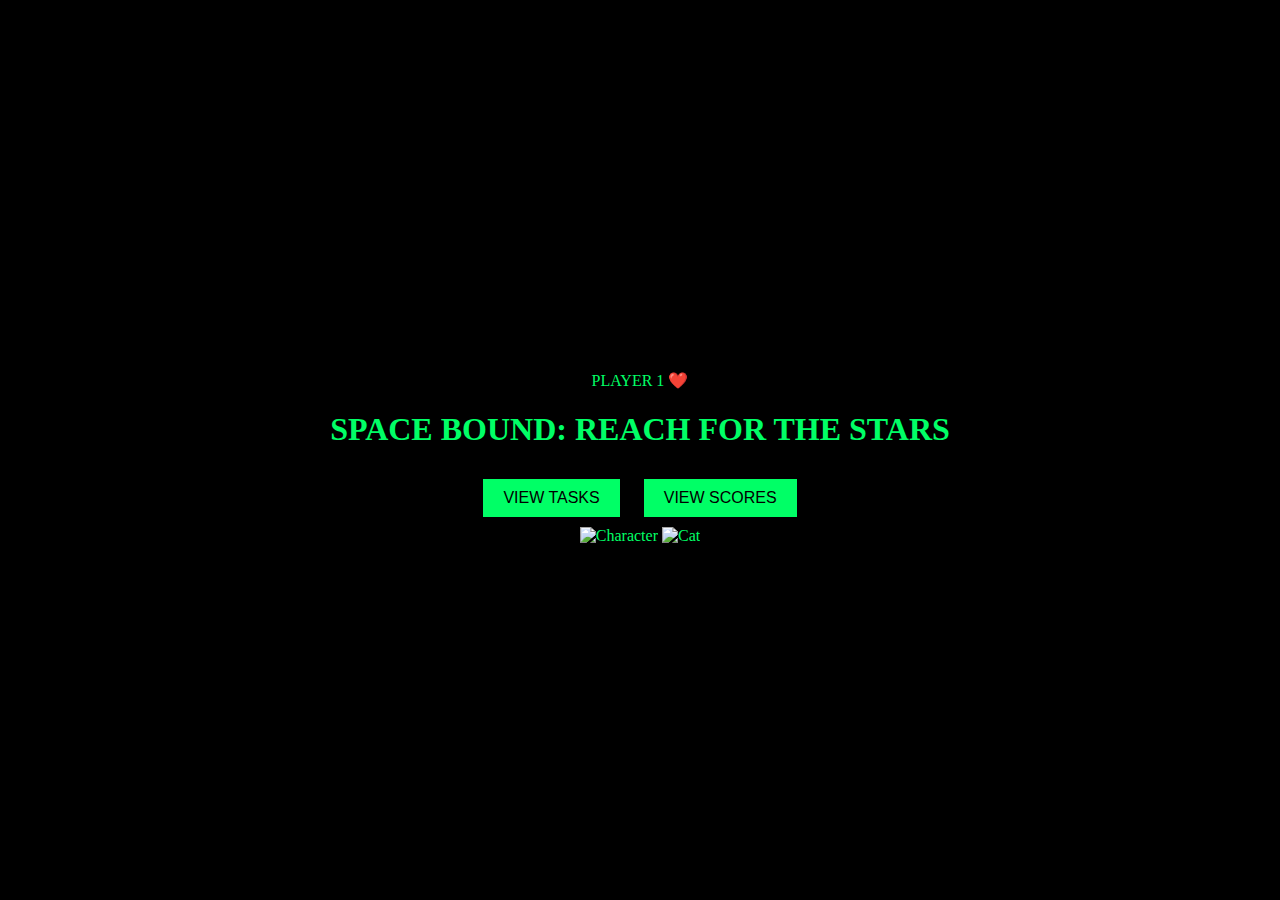
==== index.html @ 84165525 "first push" ====
<!DOCTYPE html>
<html lang="en">
<head>
  <meta charset="UTF-8">
  <meta name="viewport" content="width=device-width, initial-scale=1.0">
  <title>Space Bound: Reach for the Stars</title>
  <link rel="stylesheet" href="style.css">
</head>
<body>
  <div class="main-menu">
    <div class="header">
      <p>PLAYER 1 ❤️</p>
    </div>
    <div class="container">
      <h1>SPACE BOUND: REACH FOR THE STARS</h1>
      <button onclick="location.href='tasks.html'">VIEW TASKS</button>
      <button onclick="location.href='scores.html'">VIEW SCORES</button>
    </div>
    <div class="footer">
      <img class="character" src="character.png" alt="Character">
      <img class="cat" src="cat.png" alt="Cat">
    </div>
  </div>
</body>
</html>
---- style.css ----
body {
    margin: 0;
    font-family: 'Press Start 2P', cursive;
    background-color: black;
    color: #00FF66;
    display: flex;
    flex-direction: column;
    align-items: center;
    justify-content: center;
    height: 100vh;
  }
 
  h1 {
    text-align: center;
  }
 
  button {
    background-color: #00FF66;
    color: black;
    border: none;
    padding: 10px 20px;
    margin: 10px;
    cursor: pointer;
    font-size: 16px;
  }
 
  button:hover {
    background-color: #00CC52;
  }
 
  .main-menu {
    text-align: center;
  }
 
  .tasks-container, .scores-container {
    text-align: center;
  }
 
  ul {
    list-style: none;
    padding: 0;
  }
 
  li {
    background-color: #00FF66;
    color: black;
    margin: 5px 0;
    padding: 10px;
    cursor: pointer;
  }
 
  li.completed {
    text-decoration: line-through;
  }
 
  .progress-bar {
    width: 80%;
    background: #444;
    height: 20px;
    margin: 20px auto;
    position: relative;
  }
 
  .progress-bar #progress {
    height: 100%;
    background: #00FF66;
    width: 0;
  }
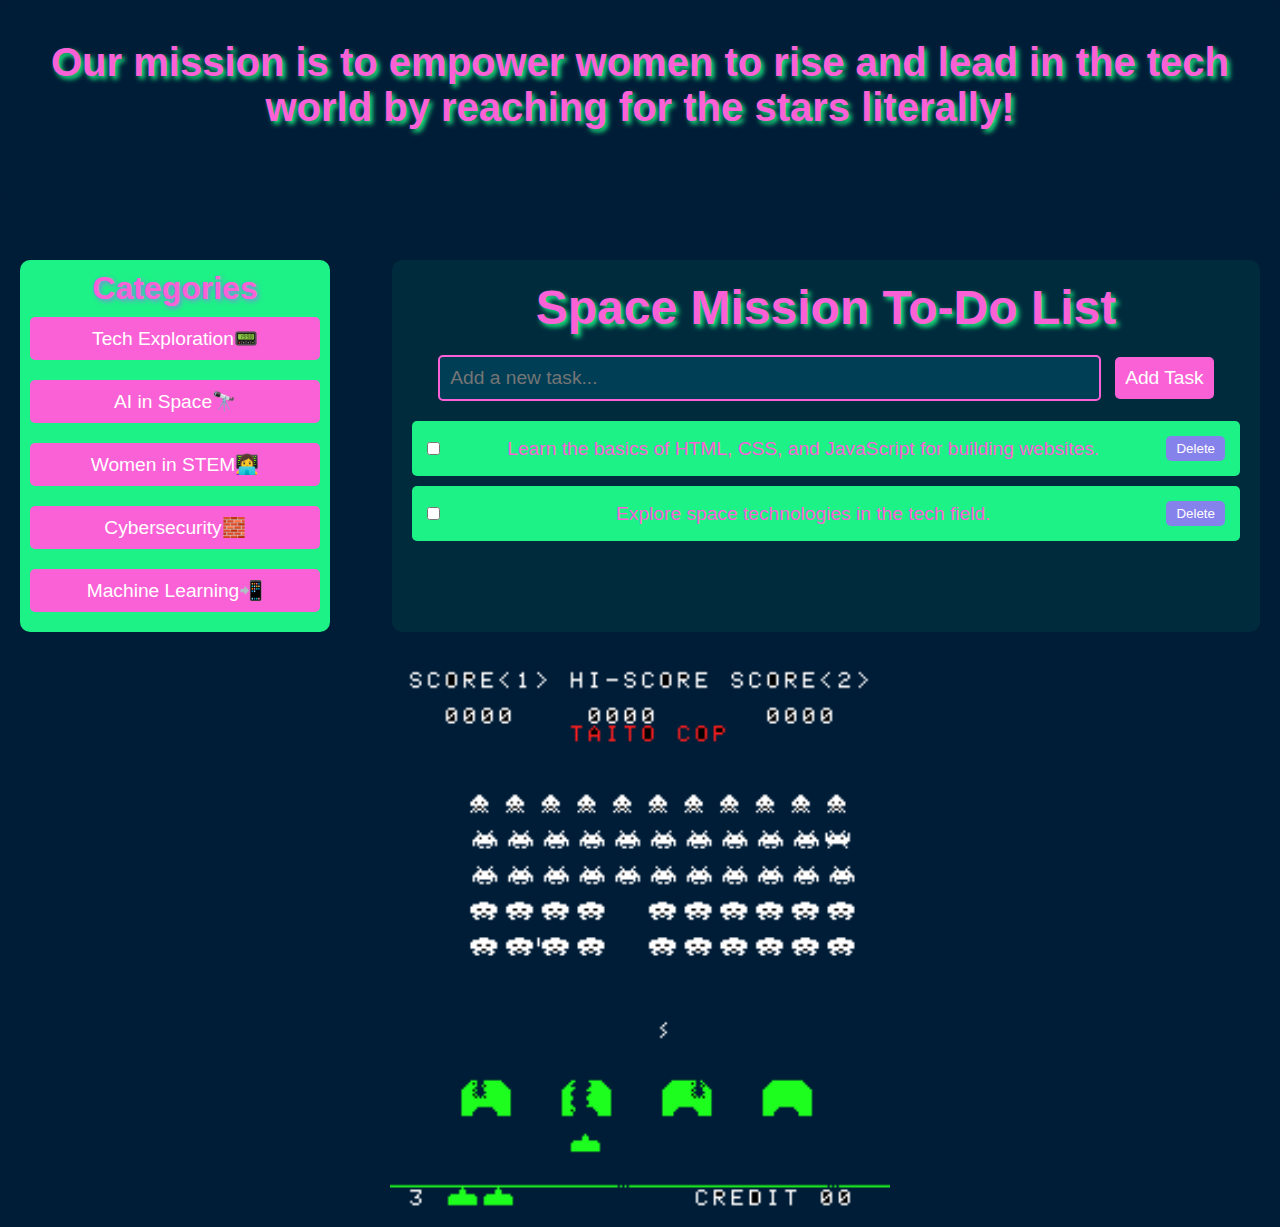
==== commit 0dd28337: "second push" ====
--- a/index.html
+++ b/index.html
@@ -1,25 +1,49 @@
 <!DOCTYPE html>
 <html lang="en">
 <head>
-  <meta charset="UTF-8">
-  <meta name="viewport" content="width=device-width, initial-scale=1.0">
-  <title>Space Bound: Reach for the Stars</title>
-  <link rel="stylesheet" href="style.css">
+    <meta charset="UTF-8">
+    <meta name="viewport" content="width=device-width, initial-scale=1.0">
+    <title>To-Do List: Space Exploration</title>
+    <link rel="stylesheet" href="style.css">
 </head>
 <body>
-  <div class="main-menu">
-    <div class="header">
-      <p>PLAYER 1 ❤️</p>
+    <!-- Mission Section -->
+    <div class="mission-section">
+        <h1>Our mission is to empower women to rise and lead in the tech world by reaching for the stars literally!</h1>
     </div>
-    <div class="container">
-      <h1>SPACE BOUND: REACH FOR THE STARS</h1>
-      <button onclick="location.href='tasks.html'">VIEW TASKS</button>
-      <button onclick="location.href='scores.html'">VIEW SCORES</button>
+
+    <div class="main-container">
+        <div class="category-container">
+            <h3>Categories</h3>
+            <button onclick="showTasks('techExploration')">Tech Exploration📟</button>
+            <button onclick="showTasks('aiSpace')">AI in Space🔭</button>
+            <button onclick="showTasks('womenInSTEM')">Women in STEM👩‍💻</button>
+            <button onclick="showTasks('cyberSecurity')">Cybersecurity🧱</button>
+            <button onclick="showTasks('machineLearning')">Machine Learning📲</button>
+        </div>
+
+        <div class="todo-container">
+            <h1>Space Mission To-Do List</h1>
+            <div class="search-banner">
+                <input type="text" id="searchInput" placeholder="Add a new task...">
+                <button onclick="addTask()">Add Task</button>
+            </div>
+            <ul id="taskList"><!-- Tasks will be added here --></ul>
+        </div>
     </div>
-    <div class="footer">
-      <img class="character" src="character.png" alt="Character">
-      <img class="cat" src="cat.png" alt="Cat">
+      
+    <!-- Instruction Section -->
+    <div id="taskInstructions">
+        <div id="instructionsContent">
+            <!-- Instruction content will be inserted here -->
+        </div>
     </div>
-  </div>
+
+    <div class="bottom-image-container">
+        <img src="images/spaceinvaders1.png" width="500px" alt="Arcade Inspired" class="Space invader">
+    </div>
+
+    <script src="script.js"></script>
+    <script src="tasks.js"></script>
 </body>
-</html>+</html>
--- a/style.css
+++ b/style.css
@@ -1,69 +1,144 @@
+/* Basic Reset */
+* {
+    margin: 0;
+    padding: 0;
+    box-sizing: border-box;
+}
+
 body {
-    margin: 0;
-    font-family: 'Press Start 2P', cursive;
-    background-color: black;
-    color: #00FF66;
+    font-family: 'Irish Grover', sans-serif; /* Arcade font */
+    background-color: #001D37; /* Dark space background */
+    color: #FB61D6; /* Neon pink text */
+    text-align: center;
+}
+
+/* Main container */
+.main-container {
     display: flex;
-    flex-direction: column;
+    justify-content: space-between;
+    padding: 20px;
+}
+
+/* Category section */
+.category-container {
+    width: 25%;
+    background-color: #1CF285; /* Neon green background */
+    padding: 10px;
+    border-radius: 10px;
+}
+
+.category-container h3 {
+    font-size: 2rem;
+    color: #FB61D6; /* Neon pink */
+    text-shadow: 2px 2px 5px #8682EB; /* Neon glow effect */
+}
+
+.category-container button {
+    width: 100%;
+    padding: 10px;
+    margin: 10px 0;
+    background-color: #FB61D6;
+    border: none;
+    color: white;
+    font-size: 1.2rem;
+    border-radius: 5px;
+    cursor: pointer;
+    transition: 0.3s;
+}
+
+.category-container button:hover {
+    background-color: #8682EB; /* Hover with a purple glow */
+    box-shadow: 0 0 10px 5px #FB61D6;
+}
+
+/* Our Mission Section */
+.mission-section {
+    background-color: #001D37; /* Dark background for contrast */
+    padding: 40px;
+    text-align: center;
+    margin-bottom: 40px;  /* Space between mission statement and to-do list */
+    border-radius: 10px;
+}
+
+.mission-section h1 {
+    font-size: 2.5rem; /* Matching font size for consistency */
+    color: #FB61D6;  /* Neon pink text */
+    text-shadow: 3px 3px 5px #1CF285; /* Neon glow effect */
+    margin-bottom: 30px; /* Added space after the heading */
+}
+
+/* To-Do Section */
+.todo-container {
+    width: 70%;
+    background-color: #002B3D; /* Dark background for task list */
+    padding: 20px;
+    border-radius: 10px;
+}
+
+.todo-container h1 {
+    font-size: 3rem;
+    color: #FB61D6;
+    text-shadow: 3px 3px 5px #1CF285; /* Neon glow effect */
+}
+
+.search-banner input {
+    padding: 10px;
+    width: 80%;
+    font-size: 1.2rem;
+    margin-top: 20px;
+    border-radius: 5px;
+    border: 2px solid #FB61D6;
+    background-color: #003E56; /* Dark blue background */
+    color: white;
+}
+
+.search-banner button {
+    padding: 10px;
+    font-size: 1.2rem;
+    border-radius: 5px;
+    background-color: #FB61D6;
+    color: white;
+    border: none;
+    cursor: pointer;
+    margin-left: 10px;
+    transition: 0.3s;
+}
+
+.search-banner button:hover {
+    background-color: #8682EB;
+    box-shadow: 0 0 10px 5px #FB61D6;
+}
+
+/* Task List */
+#taskList {
+    list-style-type: none;
+    padding: 0;
+    margin-top: 20px;
+}
+
+#taskList li {
+    background-color: #1CF285;
+    margin: 10px 0;
+    padding: 15px;
+    font-size: 1.2rem;
+    border-radius: 5px;
+    display: flex;
+    justify-content: space-between;
     align-items: center;
-    justify-content: center;
-    height: 100vh;
-  }
- 
-  h1 {
-    text-align: center;
-  }
- 
-  button {
-    background-color: #00FF66;
-    color: black;
+}
+
+#taskList li button {
+    background-color: #8682EB;
     border: none;
-    padding: 10px 20px;
-    margin: 10px;
+    padding: 5px 10px;
     cursor: pointer;
-    font-size: 16px;
-  }
- 
-  button:hover {
-    background-color: #00CC52;
-  }
- 
-  .main-menu {
-    text-align: center;
-  }
- 
-  .tasks-container, .scores-container {
-    text-align: center;
-  }
- 
-  ul {
-    list-style: none;
-    padding: 0;
-  }
- 
-  li {
-    background-color: #00FF66;
-    color: black;
-    margin: 5px 0;
-    padding: 10px;
-    cursor: pointer;
-  }
- 
-  li.completed {
-    text-decoration: line-through;
-  }
- 
-  .progress-bar {
-    width: 80%;
-    background: #444;
-    height: 20px;
-    margin: 20px auto;
-    position: relative;
-  }
- 
-  .progress-bar #progress {
-    height: 100%;
-    background: #00FF66;
-    width: 0;
-  }
- 
+    color: white;
+    border-radius: 5px;
+}
+
+#taskList li button:hover {
+    background-color: #FB61D6;
+    box-shadow: 0 0 10px 5px #8682EB;
+}
+
+/* Task Instructions Section */
